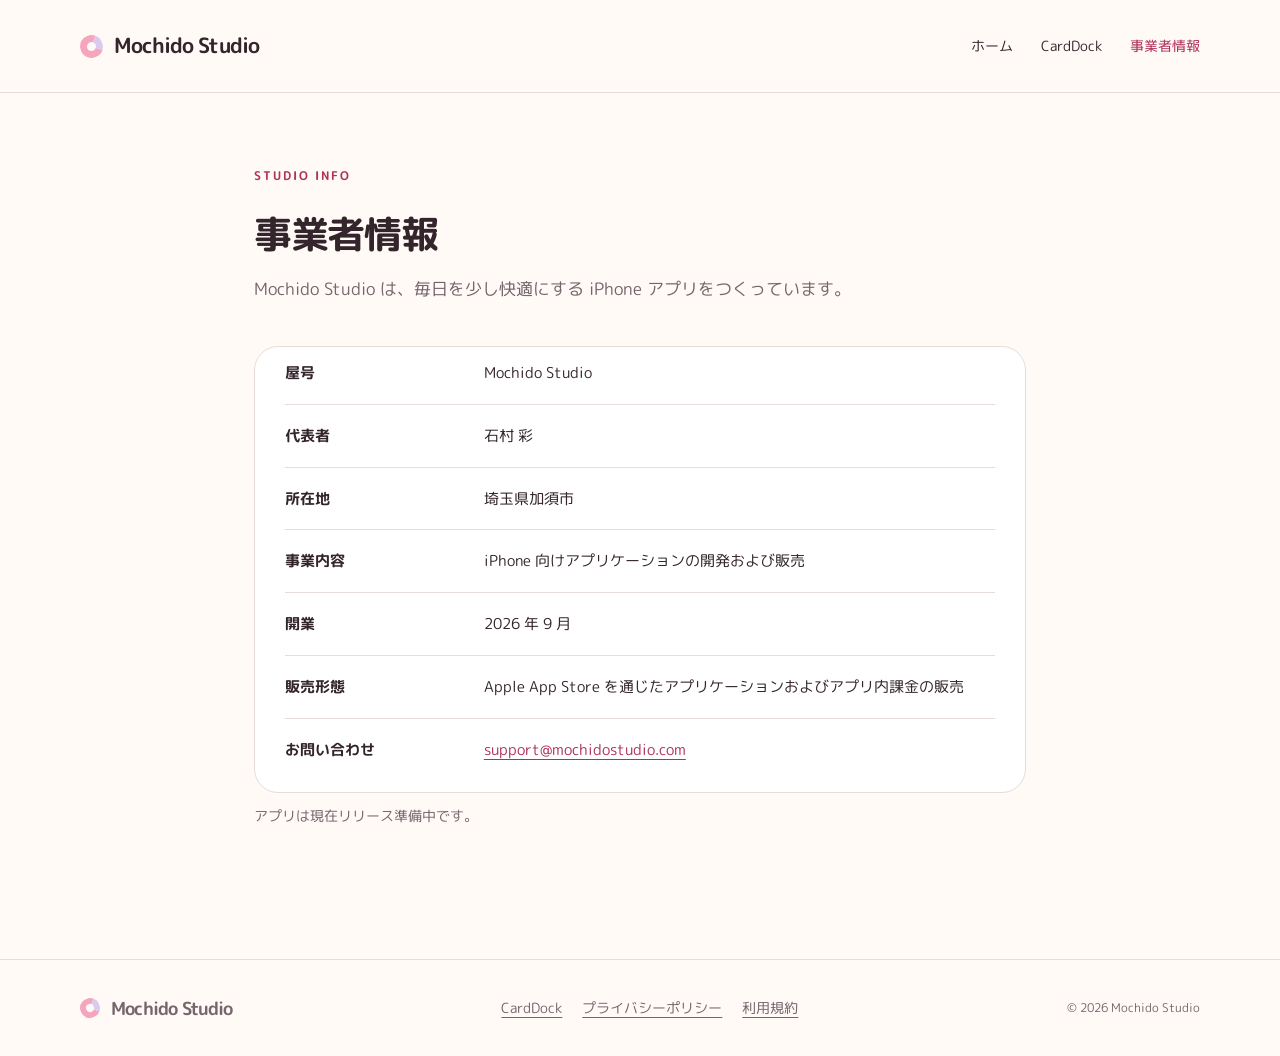
==== business/index.html @ 4763d00e "サイト全体のデザイン刷新と、連絡先を support@mochidostudio.com に変更 - トップページを刷新（ヒーロー、アプリ紹介、スタジオ紹介） - 事業者情報を /business/ " ====
<!DOCTYPE html>
<html lang="ja">
<head>
<meta charset="utf-8">
<meta name="viewport" content="width=device-width, initial-scale=1">
<meta name="color-scheme" content="light dark">
<title>事業者情報 | Mochido Studio</title>
<meta name="description" content="Mochido Studio の屋号、代表者、事業内容、販売形態をご案内します。">
<link rel="stylesheet" href="/assets/site.css">
<link rel="canonical" href="https://mochidostudio.com/business/">
<link rel="icon" href="/favicon.svg" type="image/svg+xml">
<link rel="icon" href="/favicon.ico" sizes="any">
<link rel="icon" href="/favicon-32.png" type="image/png" sizes="32x32">
<link rel="apple-touch-icon" href="/apple-touch-icon.png">
<meta name="theme-color" content="#1c1b26">
</head>
<body class="business-page">
<a class="skip-link" href="#main">本文へスキップ</a>
<header class="site-header"><div class="wrap">
<a class="brand" href="/">Mochido Studio</a>
<nav aria-label="メインナビゲーション"><a href="/">ホーム</a><a href="/carddock/">CardDock</a><a href="/business/" aria-current="page">事業者情報</a></nav>
</div></header>

<main id="main"><div class="wrap">
<p class="eyebrow">STUDIO INFO</p>
<h1>事業者情報</h1>
<p class="lead">Mochido Studio は、毎日を少し快適にする iPhone アプリをつくっています。</p>
<table>
<tr><th>屋号</th><td>Mochido Studio</td></tr>
<tr><th>代表者</th><td>石村 彩</td></tr>
<tr><th>所在地</th><td>埼玉県加須市</td></tr>
<tr><th>事業内容</th><td>iPhone 向けアプリケーションの開発および販売</td></tr>
<tr><th>開業</th><td>2026 年 9 月</td></tr>
<tr><th>販売形態</th><td>Apple App Store を通じたアプリケーションおよびアプリ内課金の販売</td></tr>
<tr><th>お問い合わせ</th><td><a href="mailto:support@mochidostudio.com">support@mochidostudio.com</a></td></tr>
</table>
<p class="note">アプリは現在リリース準備中です。</p>
</div></main>

<footer class="site-footer"><div class="wrap">
<a class="brand" href="/">Mochido Studio</a>
<div class="footer-links"><a href="/carddock/">CardDock</a><a href="/carddock/privacy.html">プライバシーポリシー</a><a href="/carddock/terms.html">利用規約</a></div>
<p class="copyright">&copy; 2026 Mochido Studio</p>
</div></footer>
</body>
</html>
---- assets/site.css ----
/* Shared styles. The app-embedded legal documents retain the system font. */
@font-face {
  font-family: "M PLUS Rounded 1c";
  src: url("/assets/fonts/RoundedMplus1c-Regular.woff2") format("woff2");
  font-style: normal;
  font-weight: 400;
  font-display: swap;
}
@font-face {
  font-family: "M PLUS Rounded 1c";
  src: url("/assets/fonts/RoundedMplus1c-Bold.woff2") format("woff2");
  font-style: normal;
  font-weight: 700;
  font-display: swap;
}
:root {
  color-scheme: light dark;
  --ink: #34252d; --sub: #76656e; --bg: #fffaf6; --card: #fff;
  --line: #e7dcd9; --accent: #ad315b; --button: #ae305a; --button-ink: #fff;
  --pink: #f5a6be; --pink-soft: #ffe4ec; --lilac: #f0eafa;
  --art-ring: #f5a6be; --art-back: #dbcaef; --shadow: 0 24px 65px #5a214719;
}
@media (prefers-color-scheme: dark) {
  :root {
    --ink: #faedf2; --sub: #c3abb7; --bg: #211a20; --card: #2c232b;
    --line: #4c3946; --accent: #ffabc8; --button: #f4a4bf; --button-ink: #35222c;
    --pink: #e79db8; --pink-soft: #482b3a; --lilac: #332b43;
    --art-ring: #d76f97; --art-back: #624875; --shadow: 0 24px 65px #00000035;
  }
}
* { box-sizing: border-box; }
html { -webkit-text-size-adjust: 100%; scroll-behavior: smooth; scroll-padding-top: 32px; }
body { margin: 0; color: var(--ink); background: var(--bg); font-family: -apple-system, BlinkMacSystemFont, "Hiragino Sans", "Noto Sans JP", sans-serif; font-size: 16px; line-height: 1.85; overflow-wrap: anywhere; }
.studio-page, .product-page, .business-page { font-family: "M PLUS Rounded 1c", -apple-system, BlinkMacSystemFont, "Hiragino Sans", "Noto Sans JP", sans-serif; }
img { display: block; max-width: 100%; height: auto; }
a { color: var(--accent); text-underline-offset: .25em; }
a:hover { text-decoration-thickness: 2px; }
a:focus-visible { outline: 3px solid var(--accent); outline-offset: 5px; border-radius: 4px; }
::selection { background: var(--pink-soft); color: var(--ink); }
.wrap { max-width: 760px; margin-inline: auto; padding-inline: 24px; }
.studio-page .wrap, .product-page .wrap, .site-header .wrap, .site-footer .wrap { max-width: 1168px; }
.site-header { border-bottom: 1px solid var(--line); }
.site-header .wrap { display: flex; align-items: center; justify-content: space-between; gap: 24px; min-height: 92px; padding-block: 18px; }
.brand { display: inline-flex; align-items: center; gap: 11px; font-family: ui-rounded, "SF Pro Rounded", -apple-system, sans-serif; color: var(--ink); font-weight: 800; font-size: 21px; letter-spacing: -.045em; text-decoration: none; line-height: 1.2; flex-shrink: 0; }
.studio-page .brand, .product-page .brand, .business-page .brand { font-family: "M PLUS Rounded 1c", ui-rounded, "SF Pro Rounded", -apple-system, sans-serif; }
.brand::before { content: ""; display: block; width: 23px; height: 23px; border: 7px solid var(--pink); border-right-color: var(--art-back); border-radius: 50%; transform: rotate(-25deg); box-sizing: border-box; flex-shrink: 0; }
.site-header nav { display: flex; align-items: center; gap: 28px; flex-wrap: wrap; font-size: .875rem; }
.site-header nav a { color: var(--ink); text-decoration: none; padding-block: 8px; }
.site-header nav a:hover, .site-header nav a[aria-current="page"] { color: var(--accent); }
.skip-link { position: absolute; top: 8px; left: 12px; z-index: 5; padding: 10px 18px; background: var(--card); transform: translateY(-160%); }
.skip-link:focus { transform: translateY(0); }
main { padding: 48px 0 72px; }
h1, h2, h3, h4 { line-height: 1.5; font-weight: 700; text-wrap: balance; }
h1 { font-size: 2rem; margin: 0 0 18px; letter-spacing: -.035em; }
h2 { font-size: 1.25rem; margin: 38px 0 12px; }
h3 { font-size: 1.0625rem; margin: 24px 0 10px; }
p, li { margin: 10px 0; }
ul, ol { padding-left: 24px; }
.lead { color: var(--sub); font-size: 1.0625rem; }
.meta, .note { color: var(--sub); font-size: .875rem; }
.meta { margin-bottom: 30px; }
.card { padding: 22px; margin: 20px 0; background: var(--card); border: 1px solid var(--line); border-radius: 20px; }
table { width: 100%; border-collapse: collapse; margin: 0; font-size: .9375rem; }
th, td { text-align: left; vertical-align: top; padding: 17px 0; border-bottom: 1px solid var(--line); }
th { width: 28%; padding-right: 24px; font-weight: 600; }
tr:first-child th, tr:first-child td { padding-top: 0; }
.badge { display: inline-block; width: fit-content; color: var(--accent); background: var(--pink-soft); padding: 4px 12px; font-size: .75rem; font-weight: 600; border-radius: 99px; vertical-align: middle; line-height: 1.6; }
.eyebrow { font-size: .75rem; font-weight: 700; letter-spacing: .17em; color: var(--accent); margin: 0 0 18px; }
.button { display: inline-flex; justify-content: center; align-items: center; min-height: 52px; padding: 13px 25px; background: var(--button); color: var(--button-ink); border-radius: 999px; text-decoration: none; font-size: .9375rem; font-weight: 600; transition: transform .18s, box-shadow .18s; }
.button:hover { transform: translateY(-2px); box-shadow: 0 6px 20px #90234a20; }
.button-secondary { background: var(--card); color: var(--ink); border: 1px solid var(--line); }
.studio-page main, .product-page main { padding-top: 0; }
.studio-hero { display: grid; grid-template-columns: 1.3fr 1fr; align-items: center; min-height: 590px; gap: 24px; padding-block: 64px; }
.studio-hero h1 { font-size: clamp(2.4rem, 4.2vw, 3.75rem); letter-spacing: -.065em; line-height: 1.5; margin-bottom: 24px; }
.studio-hero h1 span { color: var(--accent); }
.studio-hero .lead { line-height: 2; margin: 0 0 32px; }
.brand-art { position: relative; width: 100%; max-width: 420px; aspect-ratio: 1; justify-self: end; }
.orbit { position: absolute; width: 73%; aspect-ratio: 1; border: 65px solid; border-radius: 50%; }
.orbit-back { top: 20%; left: 23%; border-color: var(--art-back); transform: rotate(-20deg) scaleY(.92); }
.orbit-front { top: 12%; left: 12%; border-color: var(--art-ring); box-shadow: inset 3px 5px 8px #ffffff28, 0 15px 25px #9e345420; transform: rotate(-20deg) scaleY(.92); }
.sprinkle { position: absolute; display: block; width: 26px; height: 9px; border-radius: 9px; transform: rotate(-32deg); }
.s1 { top: 10%; left: 21%; background: #9881da; transform: rotate(28deg); }
.s2 { top: 26%; left: 59%; background: #fff8e9; transform: rotate(38deg); }
.s3 { top: 40%; left: 11%; background: #d8587e; transform: rotate(72deg); }
.s4 { top: 61%; left: 26%; background: #fff8e9; }
.s5 { top: 71%; left: 79%; background: #dea657; transform: rotate(25deg); }
.s6 { top: 11%; left: 89%; background: #71aac3; transform: rotate(72deg); }
.art-caption { position: absolute; bottom: 0; right: 11%; color: var(--sub); font-size: .75rem; letter-spacing: .08em; }
.section { padding-block: 72px; border-top: 1px solid var(--line); }
.section h2 { font-size: clamp(1.6rem, 2.5vw, 2rem); margin: 0; letter-spacing: -.035em; }
.section-heading { display: flex; justify-content: space-between; align-items: end; gap: 20px; margin-bottom: 32px; }
.section-heading > p { color: var(--sub); font-size: .875rem; margin: 0; }
.section-heading .eyebrow { margin-bottom: 10px; }
.app-feature { position: relative; background: var(--lilac); border-radius: 32px; display: grid; grid-template-columns: 1.2fr 1fr; overflow: hidden; transition: transform .18s, box-shadow .18s; }
.app-feature:hover { transform: translateY(-3px); box-shadow: var(--shadow); }
.app-feature:focus-within { outline: 3px solid var(--accent); outline-offset: 5px; }
.app-card-link::after { content: ""; position: absolute; inset: 0; z-index: 2; }
.app-card-link:focus-visible { outline: none; }
.app-feature-copy { padding: 48px; align-self: center; }
.app-identity { display: flex; align-items: center; gap: 16px; }
.app-icon { width: 72px; height: 72px; border-radius: 19px; box-shadow: 0 5px 15px #00000012; }
.app-identity h3 { font-size: 1.8rem; letter-spacing: -.045em; margin: 0 0 5px; }
.app-feature h4 { font-size: clamp(1.5rem, 2.6vw, 2rem); letter-spacing: -.035em; margin: 30px 0 18px; }
.app-feature-copy > p { color: var(--sub); font-size: .9375rem; }
.tags { display: flex; flex-wrap: wrap; list-style: none; gap: 7px; margin: 22px 0 28px; padding: 0; }
.tags li { font-size: .75rem; border: 1px solid var(--line); background: var(--card); border-radius: 99px; padding: 4px 10px; margin: 0; }
.app-visual { margin: 0; padding: 44px 40px 0; background: radial-gradient(ellipse at 80% 40%, var(--pink-soft), transparent 75%); display: flex; flex-direction: column; align-items: center; justify-content: flex-end; gap: 14px; min-width: 0; }
.app-visual img { width: min(100%, 270px); border-radius: 18px 18px 0 0; box-shadow: var(--shadow); }
.app-visual figcaption { color: var(--sub); font-size: .75rem; margin-bottom: 18px; order: -1; }
.coming-note { color: var(--sub); font-size: .875rem; margin: 22px 0 0; text-align: center; }
.coming-note span { color: var(--accent); margin-right: 8px; }
.about-section, .business-section { display: grid; grid-template-columns: 1fr 1.25fr; gap: 70px; }
.about-section h2 { font-size: clamp(1.5rem, 2.5vw, 1.875rem); line-height: 1.7; }
.about-copy p { color: var(--sub); margin: 0 0 20px; }
.about-copy p:last-child { margin-bottom: 0; }
.business-section { padding-bottom: 16px; }
.business-section h2 { font-size: 1.375rem; }
.site-footer { border-top: 1px solid var(--line); padding: 35px 0; color: var(--sub); font-size: .875rem; }
.site-footer .wrap { display: flex; gap: 24px; justify-content: space-between; align-items: center; flex-wrap: wrap; }
.site-footer .brand { font-size: 18px; }
.site-footer .brand::before { width: 20px; height: 20px; border-width: 6px; }
.footer-links { display: flex; gap: 20px; flex-wrap: wrap; }
.site-footer a { color: var(--sub); }
.site-footer p { margin: 0; }
.copyright { font-size: .75rem; }
/* Product page */
.product-hero { display: grid; grid-template-columns: 1.2fr 1fr; align-items: center; gap: 60px; padding-block: 64px; }
.product-hero h1 { font-size: 2rem; margin: 0; letter-spacing: -.045em; }
.product-hero .product-title { font-size: clamp(2rem, 3.7vw, 3rem); line-height: 1.55; font-weight: 700; letter-spacing: -.055em; margin: 28px 0 22px; }
.product-title span { color: var(--accent); }
.product-hero .lead { font-size: 1rem; max-width: 470px; margin-bottom: 28px; }
.product-actions { display: flex; gap: 12px; flex-wrap: wrap; }
.product-visual { margin: 0; border-radius: 36px; padding: 30px; background: radial-gradient(ellipse at 15% 15%, var(--pink-soft), transparent 65%), var(--lilac); display: grid; justify-items: center; gap: 16px; }
.product-visual img { width: min(100%, 290px); border-radius: 16px; box-shadow: var(--shadow); }
.product-visual figcaption { font-size: .75rem; color: var(--sub); }
.product-nav { display: flex; gap: 25px; flex-wrap: wrap; padding: 18px 0; border-top: 1px solid var(--line); font-size: .875rem; }
.product-nav a { color: var(--ink); text-decoration: none; padding-block: 8px; }
.intro-grid { display: grid; grid-template-columns: 1fr 1.6fr; gap: 60px; }
.intro-grid p { margin: 0 0 18px; color: var(--sub); }
.intro-grid strong { color: var(--ink); }
.showcase { display: grid; grid-template-columns: 1fr 1fr; align-items: center; gap: 60px; }
.showcase p:not(.eyebrow) { color: var(--sub); max-width: 400px; }
.showcase figure { margin: 0; padding: 34px 24px 20px; border-radius: 28px; background: var(--lilac); display: grid; justify-items: center; gap: 14px; }
.showcase img { width: min(100%, 300px); border-radius: 14px; box-shadow: var(--shadow); }
.showcase figcaption { color: var(--sub); font-size: .75rem; }
.feature-grid { display: grid; grid-template-columns: 1fr 1fr; gap: 24px; margin-top: 30px; }
.feature-card { padding: 32px; background: var(--card); border: 1px solid var(--line); border-radius: 24px; }
.feature-card.pro { background: var(--lilac); }
.feature-card h3 { font-size: 1.25rem; margin-top: 0; }
.feature-card ul { margin-bottom: 0; }
.feature-card li { margin-bottom: 14px; font-size: .9375rem; }
.price-grid { display: grid; grid-template-columns: repeat(4, 1fr); gap: 16px; margin-top: 32px; }
.price-card { padding: 26px 22px; border: 1px solid var(--line); border-radius: 24px; background: var(--card); }
.price-card.featured { background: var(--pink-soft); border-color: var(--pink); }
.price-card h3 { font-size: .9375rem; margin: 0 0 18px; }
.price-card .price { font-size: 2rem; letter-spacing: -.04em; font-weight: 750; margin: 0; line-height: 1.4; }
.price small { font-size: .875rem; letter-spacing: 0; font-weight: 500; }
.price-card > p:last-child { font-size: .875rem; color: var(--sub); margin: 14px 0 0; }
.section-intro { color: var(--sub); margin: 14px 0 0; }
.detail-layout { display: grid; grid-template-columns: 1fr 2fr; gap: 60px; }
.detail-layout h2 { font-size: 1.5rem; }
.detail-layout ul { margin: 0; }
.detail-layout li { margin: 0 0 18px; }
.steps { list-style: none; counter-reset: steps; margin: 0; padding: 0; }
.steps li { counter-increment: steps; display: grid; grid-template-columns: 38px 1fr; gap: 18px; align-items: start; margin: 0 0 22px; }
.steps li::before { content: counter(steps, decimal-leading-zero); color: var(--accent); font-size: .875rem; font-weight: 700; background: var(--pink-soft); width: 38px; height: 38px; display: grid; place-items: center; border-radius: 12px; }
.steps li p { margin: 2px 0 0; }
.legal-links { display: flex; gap: 24px; flex-wrap: wrap; margin-top: 22px; }
.product-page #provider { padding-block: 46px; }
.business-page main { padding-block: 72px 120px; }
.business-page main .wrap { max-width: 820px; }
.business-page h1 { font-size: clamp(2rem, 3vw, 2.75rem); margin-bottom: 10px; }
.business-page .lead { margin: 0 0 42px; }
.business-page table { background: var(--card); border: 1px solid var(--line); border-radius: 24px; border-collapse: separate; border-spacing: 0; padding: 12px 30px; }
.business-page tr:last-child th, .business-page tr:last-child td { border-bottom: 0; }
@media (max-width: 900px) {
  .studio-hero { min-height: 520px; }
  .orbit { border-width: 48px; }
  .app-feature-copy { padding: 32px; }
  .app-visual { padding-inline: 24px; }
  .about-section, .business-section, .intro-grid, .detail-layout, .showcase { gap: 36px; }
  .product-hero { gap: 30px; }
  .price-grid { grid-template-columns: repeat(2, 1fr); }
}
@media (max-width: 640px) {
  .wrap { padding-inline: 22px; }
  .site-header .wrap { min-height: 78px; gap: 12px; flex-wrap: wrap; padding-block: 18px; }
  .brand { font-size: 19px; gap: 8px; }
  .site-header nav { gap: 16px; font-size: .875rem; }
  .site-header nav a { padding-block: 5px; }
  .studio-hero { grid-template-columns: 1fr; padding-block: 48px 36px; gap: 15px; min-height: auto; }
  .studio-hero h1 { font-size: clamp(1.8rem, 7.7vw, 2.8rem); margin-bottom: 20px; }
  .studio-hero .lead { font-size: .9375rem; margin-bottom: 24px; }
  .brand-art { width: 265px; justify-self: center; }
  .orbit { border-width: 44px; }
  .sprinkle { width: 19px; height: 7px; }
  .art-caption { font-size: .75rem; bottom: -2px; }
  .section { padding-block: 42px; }
  .section-heading { display: block; margin-bottom: 24px; }
  .section-heading > p { margin-top: 12px; }
  .app-feature { grid-template-columns: 1fr; border-radius: 24px; }
  .app-feature-copy { padding: 28px 24px; }
  .app-feature h4 { margin-top: 24px; font-size: 1.65rem; }
  .app-feature-copy > p { font-size: .9375rem; }
  .desktop-break { display: none; }
  .app-visual { padding-top: 0; }
  .app-visual img { width: min(100%, 240px); }
  .app-visual figcaption { margin-bottom: 6px; }
  .about-section, .business-section, .intro-grid, .detail-layout, .showcase { grid-template-columns: 1fr; gap: 25px; }
  .about-copy { font-size: .9375rem; }
  .coming-note { text-align: left; }
  .eyebrow { margin-bottom: 12px; }
  th { width: 30%; padding-right: 16px; }
  th, td { font-size: .875rem; }
  .site-footer .wrap { align-items: flex-start; flex-direction: column; gap: 20px; }
  .footer-links { font-size: .875rem; gap: 15px; }
  .product-hero { grid-template-columns: 1fr; padding-block: 38px; gap: 32px; }
  .product-hero .product-title { font-size: 2rem; }
  .product-visual { padding: 26px; border-radius: 24px; }
  .product-visual img { width: min(100%, 250px); }
  .showcase figure { padding: 24px 20px 18px; }
  .showcase img { width: min(100%, 270px); }
  .business-page main { padding-block: 48px 72px; }
  .business-page .lead { margin-bottom: 28px; }
  .business-page table { padding: 8px 18px; }
  .product-nav { gap: 20px; }
  .feature-grid { grid-template-columns: 1fr; margin-top: 24px; }
  .feature-card { padding: 26px; }
  .price-grid { gap: 12px; }
  .price-card { padding: 21px 16px; border-radius: 18px; }
  .price-card .price { font-size: 1.6rem; }
  .price-card h3 { font-size: .875rem; }
  .steps li { gap: 14px; }
  main { padding-block: 32px 48px; }
  h1 { font-size: 1.6rem; }
}
@media (max-width: 359px) {
  .site-header nav { width: 100%; }
  .price-grid { grid-template-columns: 1fr; }
}
@media (prefers-reduced-motion: reduce) {
  html { scroll-behavior: auto; }
  .button, .app-feature { transition: none; }
  .button:hover, .app-feature:hover { transform: none; }
}
@media print {
  :root { --ink: #000; --sub: #333; --bg: #fff; --card: #fff; --line: #ccc; --accent: #000; }
  .brand-art, .skip-link, .site-header nav { display: none; }
  .section { break-inside: avoid; }
}
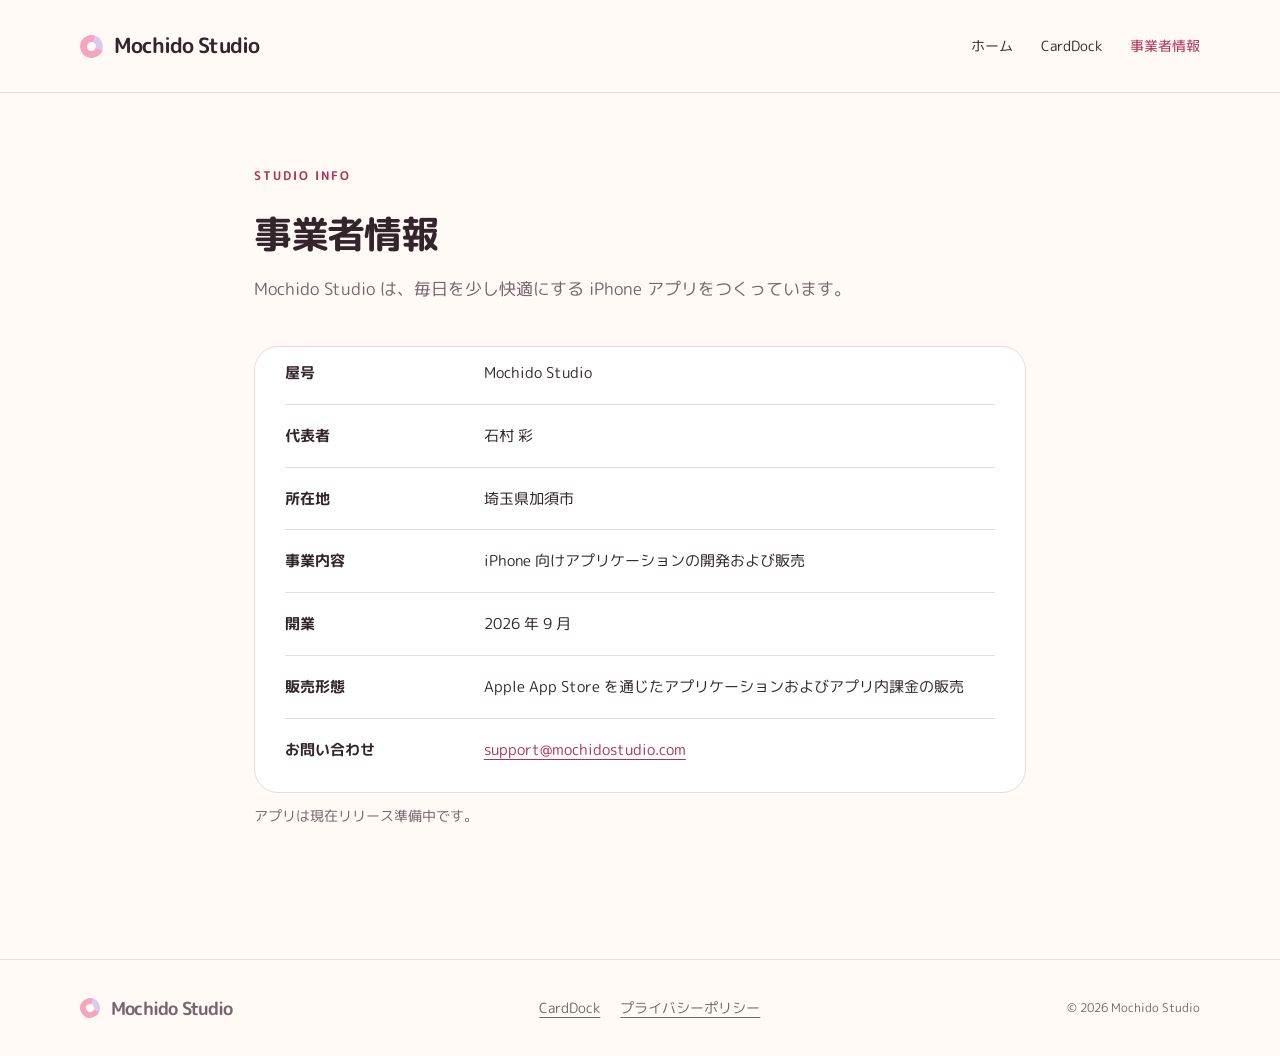
==== commit d95012fd: "Mochido Studio 共通のプライバシーポリシーを追加し、共通フッターのリンク先を変更 プライバシーポリシーはアプリごとに扱うデータが違うため、アプリごとに 1 枚のままにする。トップと事業者" ====
--- a/business/index.html
+++ b/business/index.html
@@ -39,7 +39,7 @@
 
 <footer class="site-footer"><div class="wrap">
 <a class="brand" href="/">Mochido Studio</a>
-<div class="footer-links"><a href="/carddock/">CardDock</a><a href="/carddock/privacy.html">プライバシーポリシー</a><a href="/carddock/terms.html">利用規約</a></div>
+<div class="footer-links"><a href="/carddock/">CardDock</a><a href="/privacy.html">プライバシーポリシー</a></div>
 <p class="copyright">&copy; 2026 Mochido Studio</p>
 </div></footer>
 </body>
--- a/assets/site.css
+++ b/assets/site.css
@@ -19,6 +19,9 @@
   --line: #e7dcd9; --accent: #ad315b; --button: #ae305a; --button-ink: #fff;
   --pink: #f5a6be; --pink-soft: #ffe4ec; --lilac: #f0eafa;
   --art-ring: #f5a6be; --art-back: #dbcaef; --shadow: 0 24px 65px #5a214719;
+  --glass: #fffcfae0; --glass-line: #ffffff; --glass-shadow: 0 16px 38px #5a21471c;
+  --orbit-a: #f5a6be55; --orbit-b: #c9b2e855; --glow-a: #f5a6be5c; --glow-b: #c9a9ec47;
+  --app-bg: #ffffff; --app-line: #efe2e6; --app-line-hi: #e0bccb; --app-shadow: 0 18px 44px #2a10200f; --app-shadow-hi: 0 26px 58px #2a102017;
 }
 @media (prefers-color-scheme: dark) {
   :root {
@@ -26,6 +29,9 @@
     --line: #4c3946; --accent: #ffabc8; --button: #f4a4bf; --button-ink: #35222c;
     --pink: #e79db8; --pink-soft: #482b3a; --lilac: #332b43;
     --art-ring: #d76f97; --art-back: #624875; --shadow: 0 24px 65px #00000035;
+    --glass: #3b2e3ad1; --glass-line: #ffffff22; --glass-shadow: 0 18px 44px #0000005c;
+    --orbit-a: #d76f9761; --orbit-b: #8a6cae66; --glow-a: #d76f9766; --glow-b: #6f539061;
+    --app-bg: #2b2230; --app-line: #ffffff16; --app-line-hi: #f5a6be45; --app-shadow: 0 18px 44px #00000038; --app-shadow-hi: 0 26px 58px #00000052;
   }
 }
 * { box-sizing: border-box; }
@@ -70,45 +76,194 @@
 .button:hover { transform: translateY(-2px); box-shadow: 0 6px 20px #90234a20; }
 .button-secondary { background: var(--card); color: var(--ink); border: 1px solid var(--line); }
 .studio-page main, .product-page main { padding-top: 0; }
-.studio-hero { display: grid; grid-template-columns: 1.3fr 1fr; align-items: center; min-height: 590px; gap: 24px; padding-block: 64px; }
+/* ---------- Hero ---------- */
+.studio-hero { position: relative; display: grid; grid-template-columns: 1.06fr .94fr; align-items: center; min-height: 618px; gap: 40px; padding-block: 56px 104px; }
 .studio-hero h1 { font-size: clamp(2.4rem, 4.2vw, 3.75rem); letter-spacing: -.065em; line-height: 1.5; margin-bottom: 24px; }
 .studio-hero h1 span { color: var(--accent); }
 .studio-hero .lead { line-height: 2; margin: 0 0 32px; }
-.brand-art { position: relative; width: 100%; max-width: 420px; aspect-ratio: 1; justify-self: end; }
-.orbit { position: absolute; width: 73%; aspect-ratio: 1; border: 65px solid; border-radius: 50%; }
-.orbit-back { top: 20%; left: 23%; border-color: var(--art-back); transform: rotate(-20deg) scaleY(.92); }
-.orbit-front { top: 12%; left: 12%; border-color: var(--art-ring); box-shadow: inset 3px 5px 8px #ffffff28, 0 15px 25px #9e345420; transform: rotate(-20deg) scaleY(.92); }
-.sprinkle { position: absolute; display: block; width: 26px; height: 9px; border-radius: 9px; transform: rotate(-32deg); }
-.s1 { top: 10%; left: 21%; background: #9881da; transform: rotate(28deg); }
-.s2 { top: 26%; left: 59%; background: #fff8e9; transform: rotate(38deg); }
-.s3 { top: 40%; left: 11%; background: #d8587e; transform: rotate(72deg); }
-.s4 { top: 61%; left: 26%; background: #fff8e9; }
-.s5 { top: 71%; left: 79%; background: #dea657; transform: rotate(25deg); }
-.s6 { top: 11%; left: 89%; background: #71aac3; transform: rotate(72deg); }
-.art-caption { position: absolute; bottom: 0; right: 11%; color: var(--sub); font-size: .75rem; letter-spacing: .08em; }
+.button-arrow { display: inline-block; margin-left: .5em; transition: transform .22s cubic-bezier(.22,.7,.2,1); }
+.button:hover .button-arrow { transform: translateX(4px); }
+
+.hero-stage { position: relative; width: 100%; max-width: 432px; aspect-ratio: 1; justify-self: end; }
+.hero-stage > * { position: absolute; }
+.stage-glow { inset: -16% -12%; border-radius: 50%; pointer-events: none; filter: blur(34px);
+  background: radial-gradient(46% 46% at 54% 44%, var(--glow-a), transparent 72%),
+              radial-gradient(40% 40% at 38% 68%, var(--glow-b), transparent 74%); }
+.orbit-line { border-radius: 50%; border: 1px solid var(--orbit-a); }
+.ol1 { inset: 1%; transform: rotate(-20deg) scaleY(.58); }
+.ol2 { inset: -7%; border-color: var(--orbit-b); transform: rotate(14deg) scaleY(.4); }
+.ol3 { inset: 9%; border-color: var(--orbit-b); opacity: .62; transform: rotate(-56deg) scaleY(.76); }
+
+.float { will-change: transform; opacity: var(--vis, 1);
+  transform: translate3d(calc(var(--mx, 0px) * var(--d, 1)),
+                         calc(var(--my, 0px) * var(--d, 1) - var(--rise, 0px) * var(--d, 1)), 0);
+  transition: transform .5s cubic-bezier(.22,.7,.2,1), opacity .3s linear; }
+.float-in { display: block; animation: bob var(--bob-dur, 8s) ease-in-out infinite alternate; }
+@keyframes bob { from { transform: translateY(0) } to { transform: translateY(calc(var(--bob, 4px) * -1)) } }
+
+.mochi { inset: 9% 10% 11% 10%; }
+.mochi-spin { position: absolute; inset: 0; transform: rotate(-20deg) scaleY(.92); animation: breathe 16s ease-in-out infinite alternate; }
+@keyframes breathe { from { transform: rotate(-21.5deg) scaleY(.913) } to { transform: rotate(-16.5deg) scaleY(.934) } }
+.ring { position: absolute; inset: 0; border-radius: 50%;
+  -webkit-mask: radial-gradient(closest-side, #0000 0 45%, #000 45.7%);
+          mask: radial-gradient(closest-side, #0000 0 45%, #000 45.7%); }
+.ring-back { transform: translate(6%, 7%); background: radial-gradient(118% 118% at 34% 20%, #9476b6 0%, #705492 48%, #4f3a6b 100%); }
+.ring-front { background: radial-gradient(122% 122% at 30% 18%, #ffd4e1 0%, #f8acc4 32%, #ea84a3 66%, #cb5f85 100%); }
+.ring-gloss { background: radial-gradient(34% 27% at 31% 17%, #fff 0%, #fff0 100%); opacity: .5; }
+
+.sprinkle { position: absolute; display: block; width: 7.6%; height: 2.7%; min-height: 5px; border-radius: 99px;
+  transform: rotate(var(--r, 0deg)); animation: drift var(--dur, 9s) ease-in-out infinite alternate; }
+@keyframes drift { from { transform: rotate(var(--r, 0deg)) translateY(0) } to { transform: rotate(var(--r, 0deg)) translateY(-2.5px) } }
+.s1 { --r: 28deg; --dur: 8s; top: 12%; left: 22%; background: #9881da; }
+.s2 { --r: 38deg; --dur: 10.5s; top: 26%; left: 58%; background: #fff8e9; }
+.s3 { --r: 72deg; --dur: 9.2s; top: 41%; left: 12%; background: #d8587e; }
+.s4 { --r: 4deg; --dur: 11s; top: 61%; left: 27%; background: #fff8e9; }
+.s5 { --r: 25deg; --dur: 8.6s; top: 70%; left: 76%; background: #dea657; }
+.s6 { --r: 72deg; --dur: 12s; top: 13%; left: 84%; background: #71aac3; }
+
+.chip { border-radius: 19px; }
+.chip > .float-in { padding: 11px 13px; border-radius: inherit; background: var(--glass); border: 1px solid var(--glass-line);
+  box-shadow: var(--glass-shadow); -webkit-backdrop-filter: blur(14px) saturate(150%); backdrop-filter: blur(14px) saturate(150%); }
+.chip-widget { top: 1%; right: -3%; width: 98px; --bob-dur: 7.5s; }
+.mini-widget { display: grid; grid-template-columns: 1fr 1fr; gap: 6px; }
+.mini-widget i { display: block; aspect-ratio: 1; border-radius: 9px; }
+.mini-widget i:nth-child(1) { background: linear-gradient(150deg, #86c9ff, #3f86ff); }
+.mini-widget i:nth-child(2) { background: linear-gradient(150deg, #caa2ff, #8b5cf6); }
+.mini-widget i:nth-child(3) { background: linear-gradient(150deg, #ffabd2, #ff5fa2); }
+.mini-widget i:nth-child(4) { background: linear-gradient(150deg, #ffd089, #ff9f2e); }
+.chip-transit { right: -7%; bottom: 7%; width: 152px; --bob-dur: 9.5s; }
+.chip-route { display: block; font-size: .8125rem; font-weight: 700; letter-spacing: -.02em; line-height: 1.5; }
+.chip-route em { font-style: normal; color: var(--accent); margin-inline: .35em; }
+.chip-eta { display: block; margin-top: 1px; font-size: .75rem; color: var(--sub); line-height: 1.5; }
+.chip-eta strong { font-size: 1.125rem; color: var(--ink); margin-inline: .15em; letter-spacing: -.02em; }
+.chip-round { width: 54px; border-radius: 50%; --bob-dur: 8.4s; }
+.chip-round > .float-in { padding: 0; aspect-ratio: 1; display: grid; place-items: center; }
+.chip-round svg { width: 52%; height: 52%; color: var(--accent); }
+.chip-workout { left: -3%; bottom: 19%; }
+.chip-timer { left: 3%; top: 13%; --bob-dur: 10.5s; }
+
+.cap { width: 20px; height: 7px; }
+.cap > .float-in { width: 100%; height: 100%; border-radius: 99px; animation-name: capbob; }
+@keyframes capbob { from { transform: rotate(var(--r, 0deg)) translateY(0) } to { transform: rotate(var(--r, 0deg)) translateY(calc(var(--bob, 4px) * -1)) } }
+.cap-a { right: 12%; top: 37%; --r: -24deg; --bob-dur: 9s; }
+.cap-a > .float-in { background: #c9a9ec; }
+.cap-b { left: 22%; bottom: 2%; --r: 38deg; --bob-dur: 11s; }
+.cap-b > .float-in { background: var(--art-ring); }
+.cap-c { right: 29%; top: 1%; --r: 62deg; --bob-dur: 8.2s; }
+.cap-c > .float-in { background: #ffd089; }
+
+.scroll-cue { position: absolute; left: 50%; bottom: 24px; margin: 0; transform: translateX(-50%);
+  display: flex; flex-direction: column; align-items: center; gap: 10px;
+  color: var(--sub); font-size: .625rem; font-weight: 700; letter-spacing: .24em;
+  opacity: var(--cue, 1); transition: opacity .35s linear; }
+.scroll-cue i { display: block; width: 1px; height: 30px; transform-origin: top;
+  background: linear-gradient(var(--sub), transparent); animation: cue 2.8s ease-in-out infinite; }
+@keyframes cue { 0%, 100% { transform: scaleY(.4); opacity: .45 } 50% { transform: scaleY(1); opacity: 1 } }
+
 .section { padding-block: 72px; border-top: 1px solid var(--line); }
 .section h2 { font-size: clamp(1.6rem, 2.5vw, 2rem); margin: 0; letter-spacing: -.035em; }
 .section-heading { display: flex; justify-content: space-between; align-items: end; gap: 20px; margin-bottom: 32px; }
 .section-heading > p { color: var(--sub); font-size: .875rem; margin: 0; }
 .section-heading .eyebrow { margin-bottom: 10px; }
-.app-feature { position: relative; background: var(--lilac); border-radius: 32px; display: grid; grid-template-columns: 1.2fr 1fr; overflow: hidden; transition: transform .18s, box-shadow .18s; }
-.app-feature:hover { transform: translateY(-3px); box-shadow: var(--shadow); }
-.app-feature:focus-within { outline: 3px solid var(--accent); outline-offset: 5px; }
+/* ---------- OUR APPS ---------- */
 .app-card-link::after { content: ""; position: absolute; inset: 0; z-index: 2; }
 .app-card-link:focus-visible { outline: none; }
-.app-feature-copy { padding: 48px; align-self: center; }
 .app-identity { display: flex; align-items: center; gap: 16px; }
-.app-icon { width: 72px; height: 72px; border-radius: 19px; box-shadow: 0 5px 15px #00000012; }
+.app-icon { width: 72px; height: 72px; border-radius: 22.37%; box-shadow: 0 5px 15px #00000012; }
 .app-identity h3 { font-size: 1.8rem; letter-spacing: -.045em; margin: 0 0 5px; }
-.app-feature h4 { font-size: clamp(1.5rem, 2.6vw, 2rem); letter-spacing: -.035em; margin: 30px 0 18px; }
-.app-feature-copy > p { color: var(--sub); font-size: .9375rem; }
-.tags { display: flex; flex-wrap: wrap; list-style: none; gap: 7px; margin: 22px 0 28px; padding: 0; }
-.tags li { font-size: .75rem; border: 1px solid var(--line); background: var(--card); border-radius: 99px; padding: 4px 10px; margin: 0; }
-.app-visual { margin: 0; padding: 44px 40px 0; background: radial-gradient(ellipse at 80% 40%, var(--pink-soft), transparent 75%); display: flex; flex-direction: column; align-items: center; justify-content: flex-end; gap: 14px; min-width: 0; }
-.app-visual img { width: min(100%, 270px); border-radius: 18px 18px 0 0; box-shadow: var(--shadow); }
-.app-visual figcaption { color: var(--sub); font-size: .75rem; margin-bottom: 18px; order: -1; }
-.coming-note { color: var(--sub); font-size: .875rem; margin: 22px 0 0; text-align: center; }
-.coming-note span { color: var(--accent); margin-right: 8px; }
+
+.apps-section { position: relative; overflow: hidden; }
+.apps-ring { position: absolute; width: 620px; aspect-ratio: 1; right: -27%; top: 26%; pointer-events: none;
+  border: 112px solid var(--art-ring); border-radius: 50%; opacity: .07; transform: rotate(-18deg) scaleY(.92); }
+.apps-sprinkle { position: absolute; width: 22px; height: 8px; border-radius: 99px; opacity: .45; pointer-events: none; }
+.ap1 { left: 2%; top: 20%; background: var(--art-back); transform: rotate(-28deg); }
+.ap2 { right: 7%; top: 6%; background: var(--art-ring); transform: rotate(40deg); }
+.ap3 { left: 47%; bottom: 3%; background: #ffd089; opacity: .35; transform: rotate(14deg); }
+
+.apps-head { position: relative; max-width: 540px; margin-bottom: 42px; }
+.apps-head h2 { font-size: clamp(1.9rem, 3.2vw, 2.6rem); letter-spacing: -.045em; margin: 0 0 14px; }
+.apps-head .lead { margin: 0; font-size: .9375rem; line-height: 1.9; }
+
+.app-grid { position: relative; display: grid; grid-template-columns: repeat(3, 1fr); gap: 24px; }
+.app-card { position: relative; display: flex; flex-direction: column; overflow: hidden;
+  background: var(--app-bg); border: 1px solid var(--app-line); border-radius: 26px; box-shadow: var(--app-shadow);
+  transition: transform .24s cubic-bezier(.22,.7,.2,1), box-shadow .24s, border-color .24s; }
+.app-card:hover { transform: translateY(-3px); border-color: var(--app-line-hi); box-shadow: var(--app-shadow-hi); }
+.app-card:focus-within { outline: 3px solid var(--accent); outline-offset: 4px; }
+
+.app-art { position: relative; aspect-ratio: 4 / 3.4; overflow: hidden; }
+.art-in { position: absolute; inset: 0; display: grid; place-items: center;
+  transition: transform .3s cubic-bezier(.22,.7,.2,1); }
+.app-card:hover .art-in { transform: scale(1.025); }
+.art-shot { width: auto; height: 84%; max-width: 82%; object-fit: contain;
+  filter: drop-shadow(0 20px 38px #00000059); }
+.is-carddock .app-art { background: radial-gradient(92% 82% at 30% 16%, #6d3a5c 0%, #3a2238 56%, #231825 100%); }
+.is-liftia .app-art { background: radial-gradient(90% 84% at 68% 20%, #3b3a7d 0%, #272345 56%, #1a1830 100%); }
+.is-timesnap .app-art { background: radial-gradient(92% 86% at 30% 16%, #2d4e86 0%, #22305a 56%, #171d33 100%); }
+
+.app-meta { display: flex; flex-direction: column; align-items: flex-start; gap: 11px; flex: 1; padding: 22px 24px 26px; }
+.app-meta h3 { font-size: 1.35rem; letter-spacing: -.04em; margin: 0; }
+.app-id { display: flex; align-items: center; gap: 11px; }
+.app-mark { width: 40px; height: 40px; flex: none; border-radius: 22.37%; box-shadow: 0 4px 12px #00000026; }
+.app-meta h3 a { color: inherit; text-decoration: none; }
+.app-meta h3 a::after { content: ""; position: absolute; inset: 0; z-index: 3; }
+.app-meta h3 a:focus-visible { outline: none; }
+.app-meta > p { margin: 0; flex: 1; color: var(--sub); font-size: .9375rem; line-height: 1.85; }
+.app-status { font-size: .75rem; font-weight: 700; letter-spacing: .03em; border-radius: 99px; padding: 5px 13px; line-height: 1.6; }
+.st-soon { color: var(--accent); background: var(--pink-soft); }
+.st-dev { color: var(--sub); border: 1px solid var(--line); }
+
+.app-peek { position: absolute; top: 14px; right: 14px; z-index: 4; pointer-events: none;
+  display: inline-flex; align-items: center; gap: 5px; padding: 5px 11px; border-radius: 99px;
+  font-size: .6875rem; font-weight: 700; letter-spacing: .03em; color: #fff;
+  background: #ffffff1f; border: 1px solid #ffffff2e;
+  -webkit-backdrop-filter: blur(10px); backdrop-filter: blur(10px);
+  opacity: 0; transform: translateY(-4px); transition: opacity .22s, transform .22s; }
+.app-peek i { font-style: normal; }
+.app-card:hover .app-peek, .app-card:focus-within .app-peek { opacity: 1; transform: none; }
+
+/* Liftia: ジムの記録の見本 */
+.mock-log { width: 80%; padding: 14px 15px 13px; border-radius: 18px; display: grid; gap: 7px;
+  background: linear-gradient(155deg, #ffffff20, #ffffff09); border: 1px solid #ffffff26;
+  box-shadow: 0 20px 42px #00000059; -webkit-backdrop-filter: blur(10px); backdrop-filter: blur(10px); }
+.lg-head { display: flex; align-items: baseline; justify-content: space-between; gap: 8px;
+  padding-bottom: 8px; border-bottom: 1px solid #ffffff1c; }
+.lg-head b { font-size: .875rem; color: #fff; letter-spacing: -.02em; }
+.lg-head em { font-style: normal; font-size: .5625rem; font-weight: 700; letter-spacing: .1em; color: #b9b6ff; }
+.lg-row { display: flex; align-items: center; justify-content: space-between; gap: 10px; }
+.lg-row i { font-style: normal; font-size: .6875rem; color: #ffffff8f; white-space: nowrap; }
+.lg-row b { font-size: .8125rem; font-weight: 700; color: #ffffffd6; letter-spacing: -.01em; }
+.lg-row small { font-size: .625rem; font-weight: 400; color: #ffffff87; margin-left: 1px; }
+.lg-row.is-now b { color: #fff; }
+.lg-row.is-now::after { content: ""; width: 6px; height: 6px; border-radius: 50%; background: #9a94ff; flex: none; margin-left: -4px; }
+.lg-foot { display: flex; align-items: baseline; justify-content: space-between; gap: 8px;
+  margin-top: 2px; padding-top: 9px; border-top: 1px solid #ffffff1c; }
+.lg-foot em { font-style: normal; font-size: .625rem; color: #ffffff8f; }
+.lg-foot b { font-size: 1.125rem; font-weight: 700; color: #fff; letter-spacing: -.035em; }
+.lg-foot small { font-size: .6875rem; font-weight: 400; color: #ffffff9e; margin-left: 2px; }
+
+/* SnapTime: 乗り換えの見本 */
+.mock-transit { width: 78%; padding: 15px 17px; border-radius: 20px; display: grid; gap: 7px; justify-items: start;
+  background: linear-gradient(150deg, #ffffff24, #ffffff0b); border: 1px solid #ffffff28;
+  box-shadow: 0 20px 42px #00000055; -webkit-backdrop-filter: blur(10px); backdrop-filter: blur(10px); }
+.sn-top { display: flex; align-items: center; gap: 7px; font-size: .625rem; font-weight: 700; letter-spacing: .08em; color: #ffffffa3; }
+.sn-top i { width: 14px; height: 14px; border-radius: 5px; background: linear-gradient(150deg, #8fb6ff, #6f7cf0); }
+.sn-route { font-size: .9375rem; font-weight: 700; letter-spacing: -.02em; color: #fff; }
+.sn-route em { font-style: normal; color: #9fc0ff; margin-inline: .3em; }
+.sn-eta { font-size: .75rem; color: #ffffffab; }
+.sn-eta strong { font-size: 1.5rem; letter-spacing: -.045em; color: #fff; margin-inline: .12em; }
+.sn-bar { width: 100%; height: 4px; border-radius: 99px; background: #ffffff1f; overflow: hidden; }
+.sn-bar i { display: block; width: 62%; height: 100%; border-radius: 99px; background: linear-gradient(90deg, #8fb6ff, #b79cf5); }
+.sn-foot { display: flex; gap: 12px; }
+.sn-foot em { font-style: normal; font-size: .625rem; color: #ffffff8c; }
+.sn-alarm { font-size: .5625rem; font-weight: 700; letter-spacing: .06em; color: #c2d4ff; background: #8fb6ff22; border-radius: 99px; padding: 3px 10px; }
+
+/* 画面に入ったら、少し遅れて順に現れる */
+.js .reveal { opacity: 0; transform: translateY(26px);
+  transition: opacity .62s cubic-bezier(.22,.7,.2,1), transform .62s cubic-bezier(.22,.7,.2,1);
+  transition-delay: calc(var(--i, 0) * 100ms); }
+.js .reveal.is-in { opacity: 1; transform: none; }
+
 .about-section, .business-section { display: grid; grid-template-columns: 1fr 1.25fr; gap: 70px; }
 .about-section h2 { font-size: clamp(1.5rem, 2.5vw, 1.875rem); line-height: 1.7; }
 .about-copy p { color: var(--sub); margin: 0 0 20px; }
@@ -167,6 +322,7 @@
 .steps li p { margin: 2px 0 0; }
 .legal-links { display: flex; gap: 24px; flex-wrap: wrap; margin-top: 22px; }
 .product-page #provider { padding-block: 46px; }
+.contact-mail { margin: 14px 0 18px; font-size: 1.125rem; font-weight: 700; letter-spacing: -.01em; }
 .business-page main { padding-block: 72px 120px; }
 .business-page main .wrap { max-width: 820px; }
 .business-page h1 { font-size: clamp(2rem, 3vw, 2.75rem); margin-bottom: 10px; }
@@ -174,10 +330,15 @@
 .business-page table { background: var(--card); border: 1px solid var(--line); border-radius: 24px; border-collapse: separate; border-spacing: 0; padding: 12px 30px; }
 .business-page tr:last-child th, .business-page tr:last-child td { border-bottom: 0; }
 @media (max-width: 900px) {
-  .studio-hero { min-height: 520px; }
-  .orbit { border-width: 48px; }
-  .app-feature-copy { padding: 32px; }
-  .app-visual { padding-inline: 24px; }
+  .studio-hero { min-height: 540px; gap: 28px; padding-block: 44px 88px; }
+  .hero-stage { max-width: 360px; }
+  .chip-widget { width: 86px; }
+  .chip-transit { width: 136px; right: -4%; }
+  .chip-round { width: 46px; }
+  .app-grid { gap: 18px; }
+  .app-meta { padding: 20px 20px 24px; }
+  .mock-log { width: 88%; }
+  .mock-transit { width: 86%; }
   .about-section, .business-section, .intro-grid, .detail-layout, .showcase { gap: 36px; }
   .product-hero { gap: 30px; }
   .price-grid { grid-template-columns: repeat(2, 1fr); }
@@ -188,27 +349,31 @@
   .brand { font-size: 19px; gap: 8px; }
   .site-header nav { gap: 16px; font-size: .875rem; }
   .site-header nav a { padding-block: 5px; }
-  .studio-hero { grid-template-columns: 1fr; padding-block: 48px 36px; gap: 15px; min-height: auto; }
+  .studio-hero { grid-template-columns: 1fr; padding-block: 44px 44px; gap: 26px; min-height: auto; }
   .studio-hero h1 { font-size: clamp(1.8rem, 7.7vw, 2.8rem); margin-bottom: 20px; }
   .studio-hero .lead { font-size: .9375rem; margin-bottom: 24px; }
-  .brand-art { width: 265px; justify-self: center; }
-  .orbit { border-width: 44px; }
-  .sprinkle { width: 19px; height: 7px; }
-  .art-caption { font-size: .75rem; bottom: -2px; }
+  .hero-stage { max-width: 288px; justify-self: center; }
+  .chip-widget { width: 76px; right: 0; top: 2%; }
+  .chip-transit { width: 124px; right: -2%; bottom: 6%; }
+  .chip-round { width: 40px; }
+  .chip-workout { left: 0; }
+  .chip-timer { left: 4%; }
+  .cap { width: 16px; height: 6px; }
+  .scroll-cue { display: none; }
   .section { padding-block: 42px; }
   .section-heading { display: block; margin-bottom: 24px; }
   .section-heading > p { margin-top: 12px; }
-  .app-feature { grid-template-columns: 1fr; border-radius: 24px; }
-  .app-feature-copy { padding: 28px 24px; }
-  .app-feature h4 { margin-top: 24px; font-size: 1.65rem; }
-  .app-feature-copy > p { font-size: .9375rem; }
+  .apps-head { margin-bottom: 28px; }
+  .app-grid { grid-template-columns: 1fr; gap: 20px; }
+  .app-card { border-radius: 24px; }
+  .app-art { aspect-ratio: 16 / 10.5; }
+  .art-shot { height: 94%; max-width: 62%; }
+  .mock-log { width: 62%; }
+  .mock-transit { width: 62%; }
+  .apps-ring { width: 330px; right: -44%; top: 40%; border-width: 62px; opacity: .05; }
   .desktop-break { display: none; }
-  .app-visual { padding-top: 0; }
-  .app-visual img { width: min(100%, 240px); }
-  .app-visual figcaption { margin-bottom: 6px; }
   .about-section, .business-section, .intro-grid, .detail-layout, .showcase { grid-template-columns: 1fr; gap: 25px; }
   .about-copy { font-size: .9375rem; }
-  .coming-note { text-align: left; }
   .eyebrow { margin-bottom: 12px; }
   th { width: 30%; padding-right: 16px; }
   th, td { font-size: .875rem; }
@@ -240,11 +405,15 @@
 }
 @media (prefers-reduced-motion: reduce) {
   html { scroll-behavior: auto; }
-  .button, .app-feature { transition: none; }
-  .button:hover, .app-feature:hover { transform: none; }
+  .button, .app-card, .art-in { transition: none; }
+  .button:hover, .app-card:hover { transform: none; }
+  .app-card:hover .art-in { transform: none; }
+  .js .reveal { opacity: 1; transform: none; transition: none; }
+  .mochi-spin, .float-in, .sprinkle, .scroll-cue i { animation: none !important; }
+  .float { transition: none; transform: none; }
 }
 @media print {
   :root { --ink: #000; --sub: #333; --bg: #fff; --card: #fff; --line: #ccc; --accent: #000; }
-  .brand-art, .skip-link, .site-header nav { display: none; }
+  .hero-stage, .scroll-cue, .skip-link, .site-header nav { display: none; }
   .section { break-inside: avoid; }
 }
